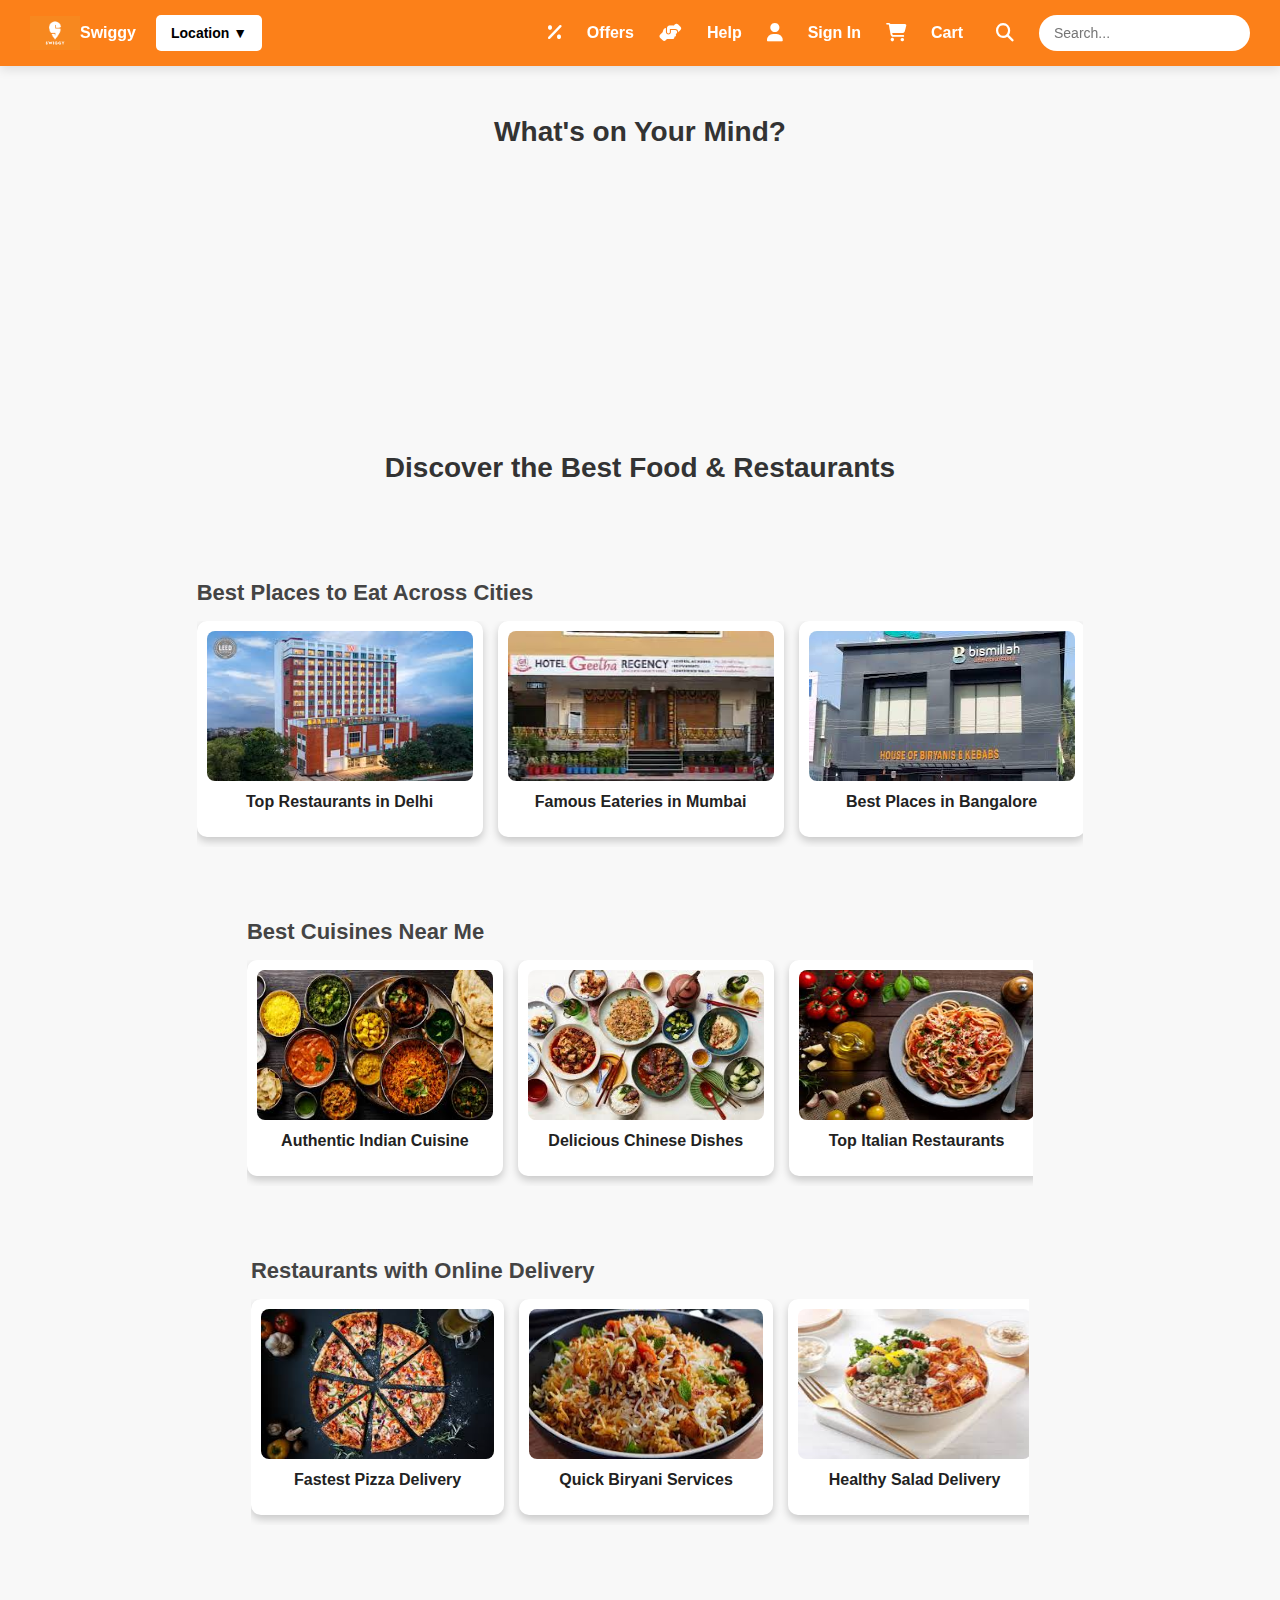
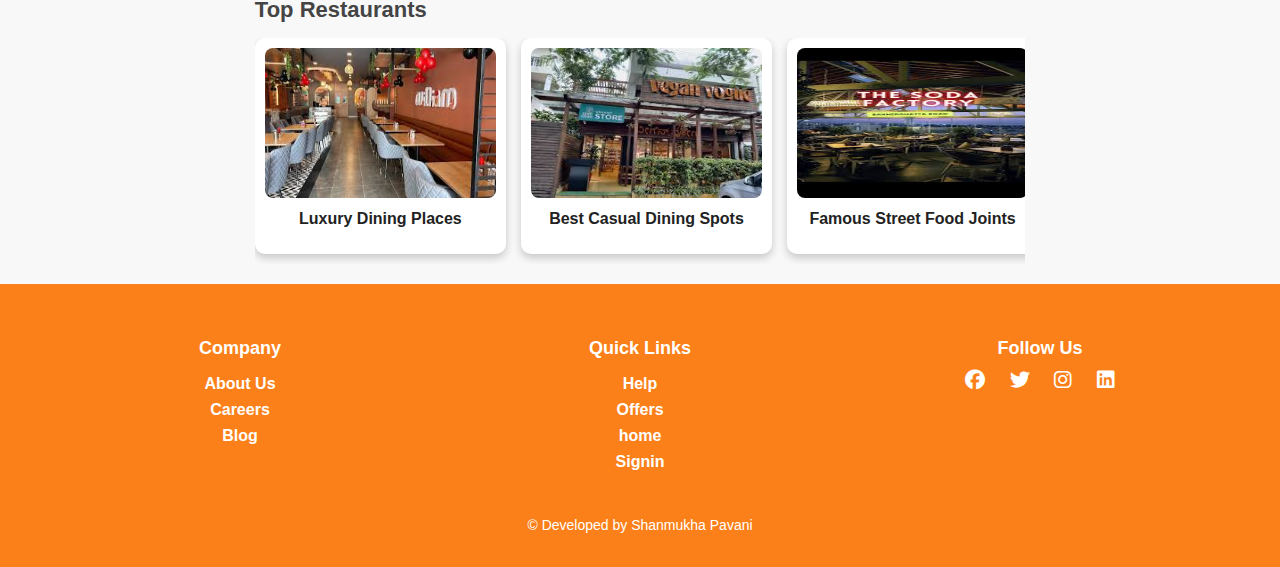
==== index.html @ 16bb4573 "swiggy1.1.0" ====
<!DOCTYPE html>
<html lang="en">
<head>
    <meta charset="UTF-8">
    <meta name="viewport" content="width=device-width, initial-scale=1.0">
    <link rel="shortcut icon" href="swiggy.png" type="image/x-icon">
    <title>Swiggy</title>
    <link rel="stylesheet" href="header.css">
    <link rel="stylesheet" href="https://cdnjs.cloudflare.com/ajax/libs/font-awesome/6.7.2/css/all.min.css" integrity="sha512-Evv84Mr4kqVGRNSgIGL/F/aIDqQb7xQ2vcrdIwxfjThSH8CSR7PBEakCr51Ck+w+/U6swU2Im1vVX0SVk9ABhg==" crossorigin="anonymous" referrerpolicy="no-referrer" />
    <link rel="stylesheet" href="home.css">
    
</head>
<body>
    <!-- header -->
    <div class="header">
        <div class="left">
            <img src="swiggy.png" alt="Swiggy Icon" class="logo">
            <a href="index.html">Swiggy</a>
            <div class="dropdown">
                <button>Location ▼</button>
                <div class="dropdown-content">
                    <a href="#">Guntur</a><br>
                    <a href="#">Tenali</a><br>
                    <a href="#">Vijayawada</a>
                </div>
            </div>
        </div>
        <div class="menu">
            <i class="fa-solid fa-percent"></i>
            <a href="offers.html">Offers</a>
            <i class="fa-solid fa-handshake-angle"></i>
            <a href="help.html">Help</a>
            <i class="fa-solid fa-user"></i>
            <a href="signin.html">Sign In</a>
            <i class="fa-solid fa-cart-shopping"></i>
            <a href="cart.html">Cart</a>
            <i class="fa-solid fa-magnifying-glass"></i>
            <div class="search-container">
                <input type="search" class="search" placeholder="Search..."> 
            </div>
        </div>
    </div>
    <!-- home page content -->
    <div class="wish">
        <h2>What's on Your Mind?</h2>
        <div class="food-container">
            <div class="food-item">
                <img src="pizza.jpg" alt="Pizza">
                <p>Pizza</p>
            </div>
            <div class="food-item">
                <img src="burger.jpg" alt="Burger">
                <p>Burger</p>
            </div>
            <div class="food-item">
                <img src="pasta.jpg" alt="Pasta">
                <p>Pasta</p>
            </div>
            <div class="food-item">
                <img src="biriyani.jpg" alt="Biryani">
                <p>Biryani</p>
            </div>
        </div>
    </div>
   <div class="home-content">
        <h2>Discover the Best Food & Restaurants</h2>

        <!-- Best Places to Eat Across Cities -->
        <section class="food-section">
            <h3>Best Places to Eat Across Cities</h3>
            <div class="food-cards">
                <div class="food-card">
                    <img src="city1.jpg" alt="Restaurant in City">
                    <p>Top Restaurants in Delhi</p>
                </div>
                <div class="food-card">
                    <img src="city2.jpg" alt="Restaurant in City">
                    <p>Famous Eateries in Mumbai</p>
                </div>
                <div class="food-card">
                    <img src="city3.jpg" alt="Restaurant in City">
                    <p>Best Places in Bangalore</p>
                </div>
            </div>
        </section>

        <!-- Best Cuisines Near Me -->
        <section class="food-section">
            <h3>Best Cuisines Near Me</h3>
            <div class="food-cards">
                <div class="food-card">
                    <img src="cusine1.jpg" alt="Indian Cuisine">
                    <p>Authentic Indian Cuisine</p>
                </div>
                <div class="food-card">
                    <img src="cuisine2.jpg" alt="Chinese Cuisine">
                    <p>Delicious Chinese Dishes</p>
                </div>
                <div class="food-card">
                    <img src="cuisine3.jpg" alt="Italian Cuisine">
                    <p>Top Italian Restaurants</p>
                </div>
            </div>
        </section>

        <!-- Restaurants with Online Delivery -->
        <section class="food-section">
            <h3>Restaurants with Online Delivery</h3>
            <div class="food-cards">
                <div class="food-card">
                    <img src="pizza.jpg" alt="Fast Delivery">
                    <p>Fastest Pizza Delivery</p>
                </div>
                <div class="food-card">
                    <img src="biriyani.jpg" alt="Quick Meals">
                    <p>Quick Biryani Services</p>
                </div>
                <div class="food-card">
                    <img src="delivery3.jpg" alt="Healthy Meals">
                    <p>Healthy Salad Delivery</p>
                </div>
            </div>
        </section>

        <!-- Top Restaurants -->
        <section class="food-section">
            <h3>Top Restaurants</h3>
            <div class="food-cards">
                <div class="food-card">
                    <img src="top1.jpg" alt="Luxury Dining">
                    <p>Luxury Dining Places</p>
                </div>
                <div class="food-card">
                    <img src="top2.jpg" alt="Casual Dining">
                    <p>Best Casual Dining Spots</p>
                </div>
                <div class="food-card">
                    <img src="top3.jpg" alt="Street Food">
                    <p>Famous Street Food Joints</p>
                </div>
            </div>
        </section>

    </div>
    <footer class="footer">
        <div class="footer-container">
            <!-- Column 1: Company Info -->
            <div class="footer-column">
                <h4>Company</h4>
                <ul>
                    <li><a href="#">About Us</a></li>
                    <li><a href="#">Careers</a></li>
                    <li><a href="#">Blog</a></li>
                </ul>
            </div>
    
            <!-- Column 2: Quick Links -->
            <div class="footer-column">
                <h4>Quick Links</h4>
                <ul>
                    <li><a href="help.html">Help</a></li>
                    <li><a href="offers.html">Offers</a></li>
                    <li><a href="index.html">home</a></li>
                    <li><a href="signin.html">Signin</a></li>
                </ul>
            </div>
    
            <!-- Column 3: Social Media -->
            <div class="footer-column">
                <h4>Follow Us</h4>
                <div class="social-icons">
                    <a href="#"><i class="fa-brands fa-facebook"></i></a>
                    <a href="#"><i class="fa-brands fa-twitter"></i></a>
                    <a href="#"><i class="fa-brands fa-instagram"></i></a>
                    <a href="#"><i class="fa-brands fa-linkedin"></i></a>
                </div>
            </div>
        </div>
    
        <p class="footer-bottom">© Developed by Shanmukha Pavani</p>
    </footer>
    


</body>
</html>
---- header.css ----
body {
    margin: 0;
    font-family: 'Poppins', sans-serif;
    background-color: #fffaf0;
}
.header {
    display: flex;
    justify-content: space-between;
    align-items: center;
    padding: 15px 30px;
    background: #fc8019;
    box-shadow: 0 4px 10px rgba(0, 0, 0, 0.1);
    position: sticky;
    top: 0;
    z-index: 1000;
}
.left {
    display: flex;
    align-items: center;
}
.logo {
    width: 50px;
    cursor: pointer;
}
.dropdown {
    margin-left: 20px;
    position: relative;
}
.dropdown button {
    background: white;
    border: none;
    padding: 10px 15px;
    cursor: pointer;
    border-radius: 5px;
    font-size: 14px;
    font-weight: bold;
    transition: 0.3s;
}
.dropdown button:hover {
    background: #ffb366;
}
.dropdown-content {
    display: none;
    position: absolute;
    background-color: white;
    min-width: 140px;
    box-shadow: 0px 8px 16px rgba(0, 0, 0, 0.2);
    border-radius: 5px;
    padding: 10px;
}
.dropdown:hover .dropdown-content {
    display: block;
}
.menu {
    display: flex;
    align-items: center;
    gap: 25px;
}
.menu a {
    text-decoration: none;
    color: white;
    font-size: 16px;
    font-weight: bold;
    transition: all 0.3s ease-in-out;
}
.menu a:hover {
    color: #ffde59;
    transform: scale(1.1);
}
.menu i {
    color: white;
    font-size: 18px;
}
.search-container {
    display: flex;
    align-items: center;
    background: white;
    padding: 5px 10px;
    border-radius: 20px;
}
.search {
    border: none;
    outline: none;
    padding: 5px;
    font-size: 14px;
}
.fa-magnifying-glass {
    color: #fc8019;
    margin-left: 8px;
    cursor: pointer;
}
@media (max-width: 768px) {
    .menu {
        display: none;
        flex-direction: column;
        background: #fc8019;
        position: absolute;
        right: 0;
        top: 60px;
        width: 200px;
        box-shadow: 0 4px 10px rgba(0, 0, 0, 0.2);
        padding: 10px;
        border-radius: 5px;
    }
    .menu.active {
        display: flex;
    }
    .hamburger {
        display: block;
        cursor: pointer;
    }
}
a{
    text-decoration: none;
    color: white;
    font-weight: bold;
}
body {
    font-family: Arial, sans-serif;
    margin: 0;
    padding: 0;
    background-color: #f8f8f8;
}

.home-content {
    width: 90%;
    margin: auto;
    padding: 20px;
}

h2 {
    text-align: center;
    font-size: 28px;
    color: #333;
}

.food-section {
    margin-top: 30px;
}

h3 {
    font-size: 22px;
    color: #444;
    margin-bottom: 15px;
}

.food-cards {
    display: flex;
    gap: 15px;
    overflow-x: auto;
    padding-bottom: 10px;
}

.food-card {
    flex: 0 0 30%;
    background: white;
    border-radius: 10px;
    padding: 10px;
    box-shadow: 0 4px 8px rgba(0, 0, 0, 0.2);
    text-align: center;
    transition: transform 0.3s ease-in-out;
}

.food-card:hover {
    transform: scale(1.05);
}

.food-card img {
    width: 100%;
    height: 150px;
    border-radius: 8px;
}

.food-card p {
    font-size: 16px;
    font-weight: bold;
    margin-top: 8px;
    color: #222;
}
---- home.css ----
/* Main Section Styling */
.wish {
    text-align: center;
    margin: 50px 0;
}

/* Heading Style */
.wish-heading {
    font-size: 28px;
    font-weight: bold;
    color: #ff7300;
    margin-bottom: 20px;
}

/* Food Container: Row Layout */
.food-container {
    display: flex;
    justify-content: center;
    gap: 20px;
    flex-wrap: wrap;
}

/* Food Item Styling */
.food-item {
    position: relative;
    text-align: center;
    background: #fff;
    padding: 10px;
    border-radius: 10px;
    box-shadow: 0 5px 15px rgba(0, 0, 0, 0.2);
    transition: transform 0.3s ease, box-shadow 0.3s ease;
    opacity: 0;
    transform: translateY(30px);
    animation: fadeIn 0.8s forwards;
}

/* Food Images */
.food-item img {
    width: 120px;
    height: 120px;
    border-radius: 10px;
    transition: transform 0.3s ease;
}

/* Food Text */
.food-item p {
    margin-top: 10px;
    font-size: 16px;
    font-weight: bold;
    color: #333;
}

/* Hover Effects */
.food-item:hover {
    transform: scale(1.1);
    box-shadow: 0 10px 20px rgba(0, 0, 0, 0.3);
}

.food-item:hover img {
    transform: rotate(5deg) scale(1.1);
}

/* Arrival Effect Animation */
@keyframes fadeIn {
    to {
        opacity: 1;
        transform: translateY(0);
    }
}
.home-content {
    display: flex;
    justify-content: center;
    flex-wrap: wrap;
    gap: 20px;
    padding: 20px;
}

.card {
    width: 250px;
    padding: 20px;
    border-radius: 10px;
    box-shadow: 0 4px 8px rgba(0, 0, 0, 0.2);
    background: #fff;
    text-align: center;
    transition: transform 0.3s ease, box-shadow 0.3s ease;
}

.card:hover {
    transform: translateY(-5px);
    box-shadow: 0 6px 12px rgba(0, 0, 0, 0.3);
}

.card h3 {
    font-size: 18px;
    color: #333;
    margin-bottom: 10px;
}

.card p {
    font-size: 14px;
    color: #666;
}
.footer {
    background-color: #fc8019; /* Swiggy Orange */
    color: white;
    padding: 20px 0;
    text-align: center;
}

.footer-container {
    display: flex;
    justify-content: space-around;
    flex-wrap: wrap;
    max-width: 1200px;
    margin: auto;
}

.footer-column {
    flex: 1;
    min-width: 200px;
    padding: 10px;
}

.footer-column h4 {
    font-size: 18px;
    margin-bottom: 10px;
}

.footer-column ul {
    list-style: none;
    padding: 0;
}

.footer-column ul li {
    margin-bottom: 8px;
}

.footer-column ul li a {
    color: white;
    text-decoration: none;
    transition: 0.3s;
}

.footer-column ul li a:hover {
    text-decoration: underline;
}

.social-icons a {
    color: white;
    font-size: 20px;
    margin: 0 10px;
    display: inline-block;
    transition: 0.3s;
}

.social-icons a:hover {
    color: #ffd700; /* Gold on hover */
}

.footer-bottom {
    margin-top: 20px;
    font-size: 14px;
}
/* Dropdown Styling */
.dropdown {
    position: relative;
    display: inline-block;
}

.dropdown-content {
    display: none;
    position: absolute;
    background-color: white;
    min-width: 120px;
    box-shadow: 0px 4px 8px rgba(0, 0, 0, 0.2);
    z-index: 10;
    border-radius: 5px;
}

.dropdown-content a {
    color: black;
    padding: 10px;
    text-decoration: none;
    display: block;
}

.dropdown-content a:hover {
    background-color: #fc8019; /* Swiggy Orange */
    color: white;
}

/* Show dropdown on hover */
.dropdown:hover .dropdown-content {
    display: block;
}
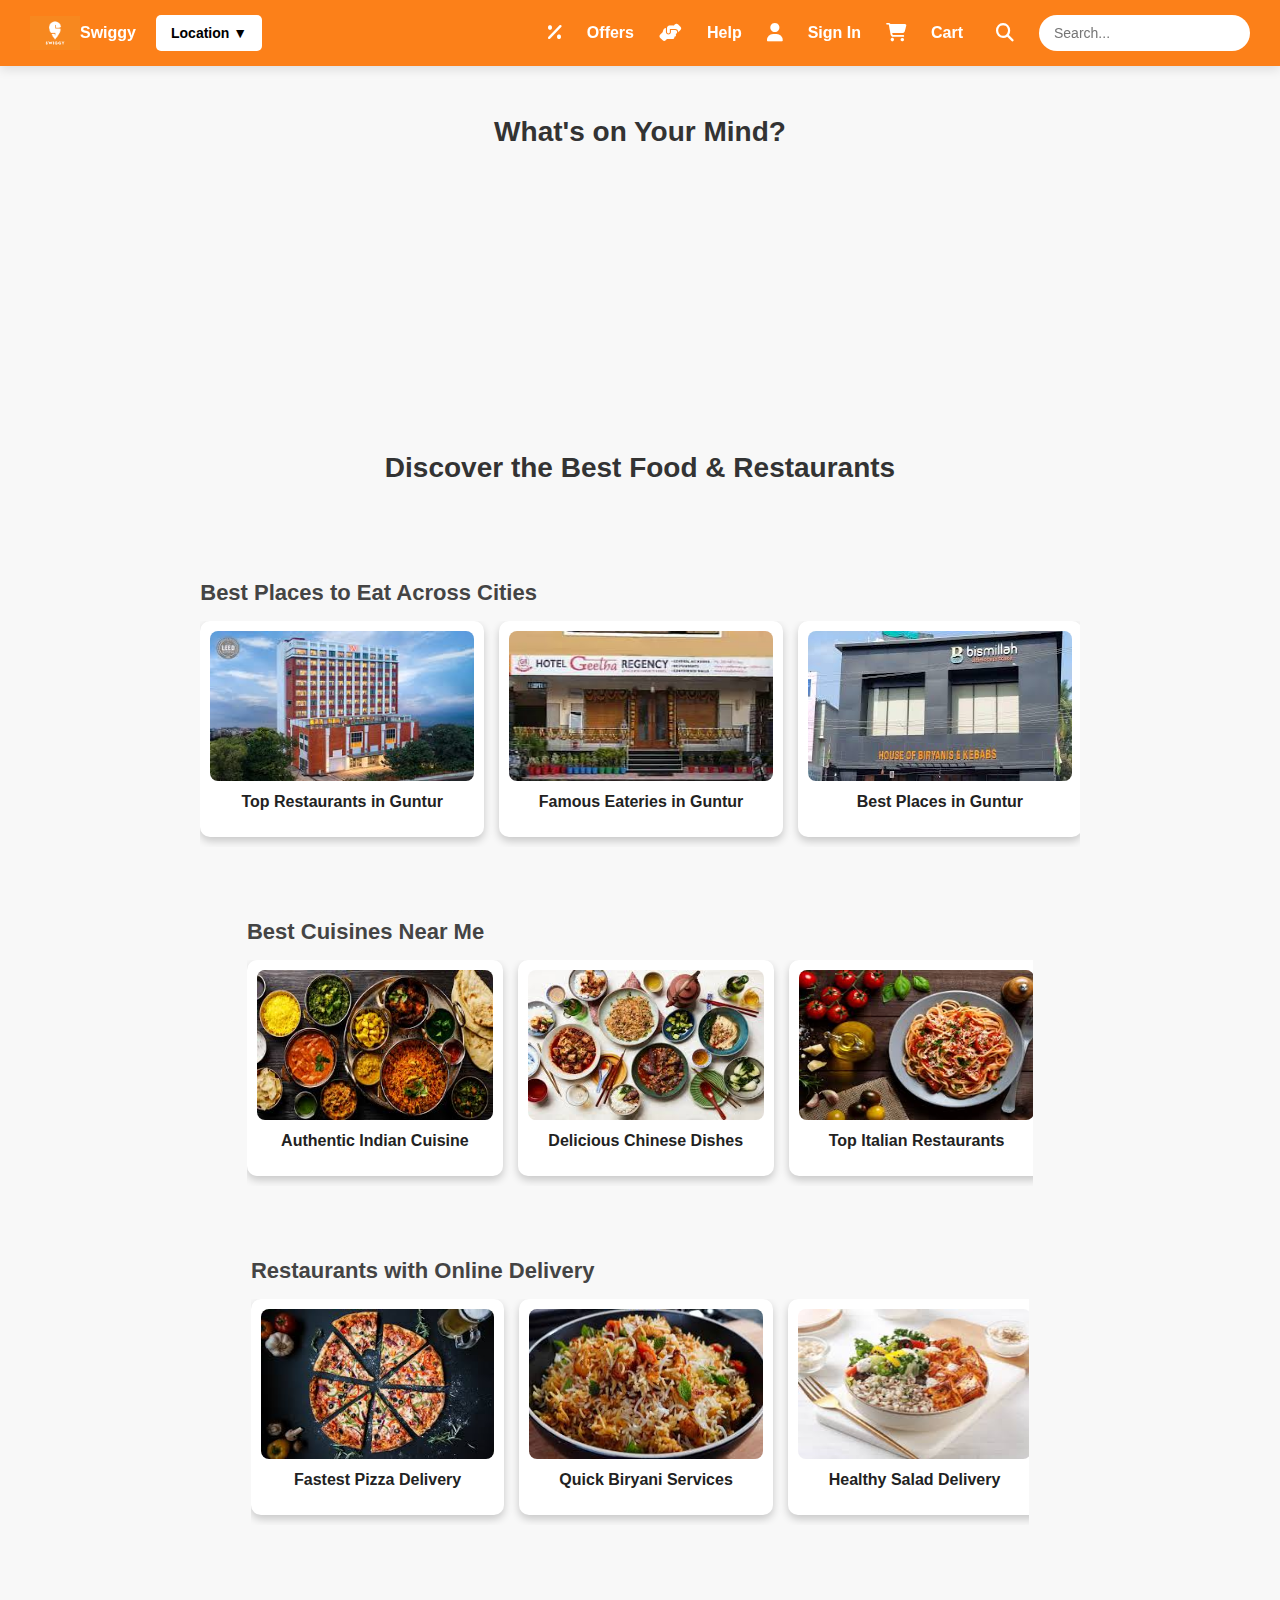
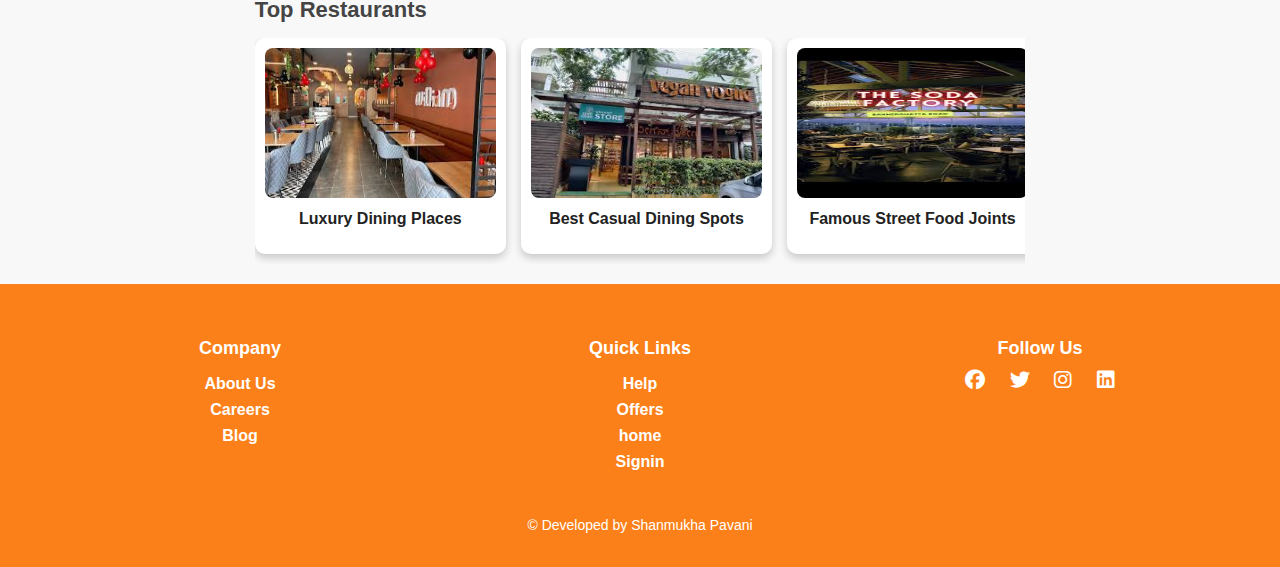
==== commit 2c39b6b8: "Swiggy 1.1.2" ====
--- a/index.html
+++ b/index.html
@@ -71,15 +71,15 @@
             <div class="food-cards">
                 <div class="food-card">
                     <img src="city1.jpg" alt="Restaurant in City">
-                    <p>Top Restaurants in Delhi</p>
+                    <p>Top Restaurants in Guntur</p>
                 </div>
                 <div class="food-card">
                     <img src="city2.jpg" alt="Restaurant in City">
-                    <p>Famous Eateries in Mumbai</p>
+                    <p>Famous Eateries in Guntur</p>
                 </div>
                 <div class="food-card">
                     <img src="city3.jpg" alt="Restaurant in City">
-                    <p>Best Places in Bangalore</p>
+                    <p>Best Places in Guntur</p>
                 </div>
             </div>
         </section>
